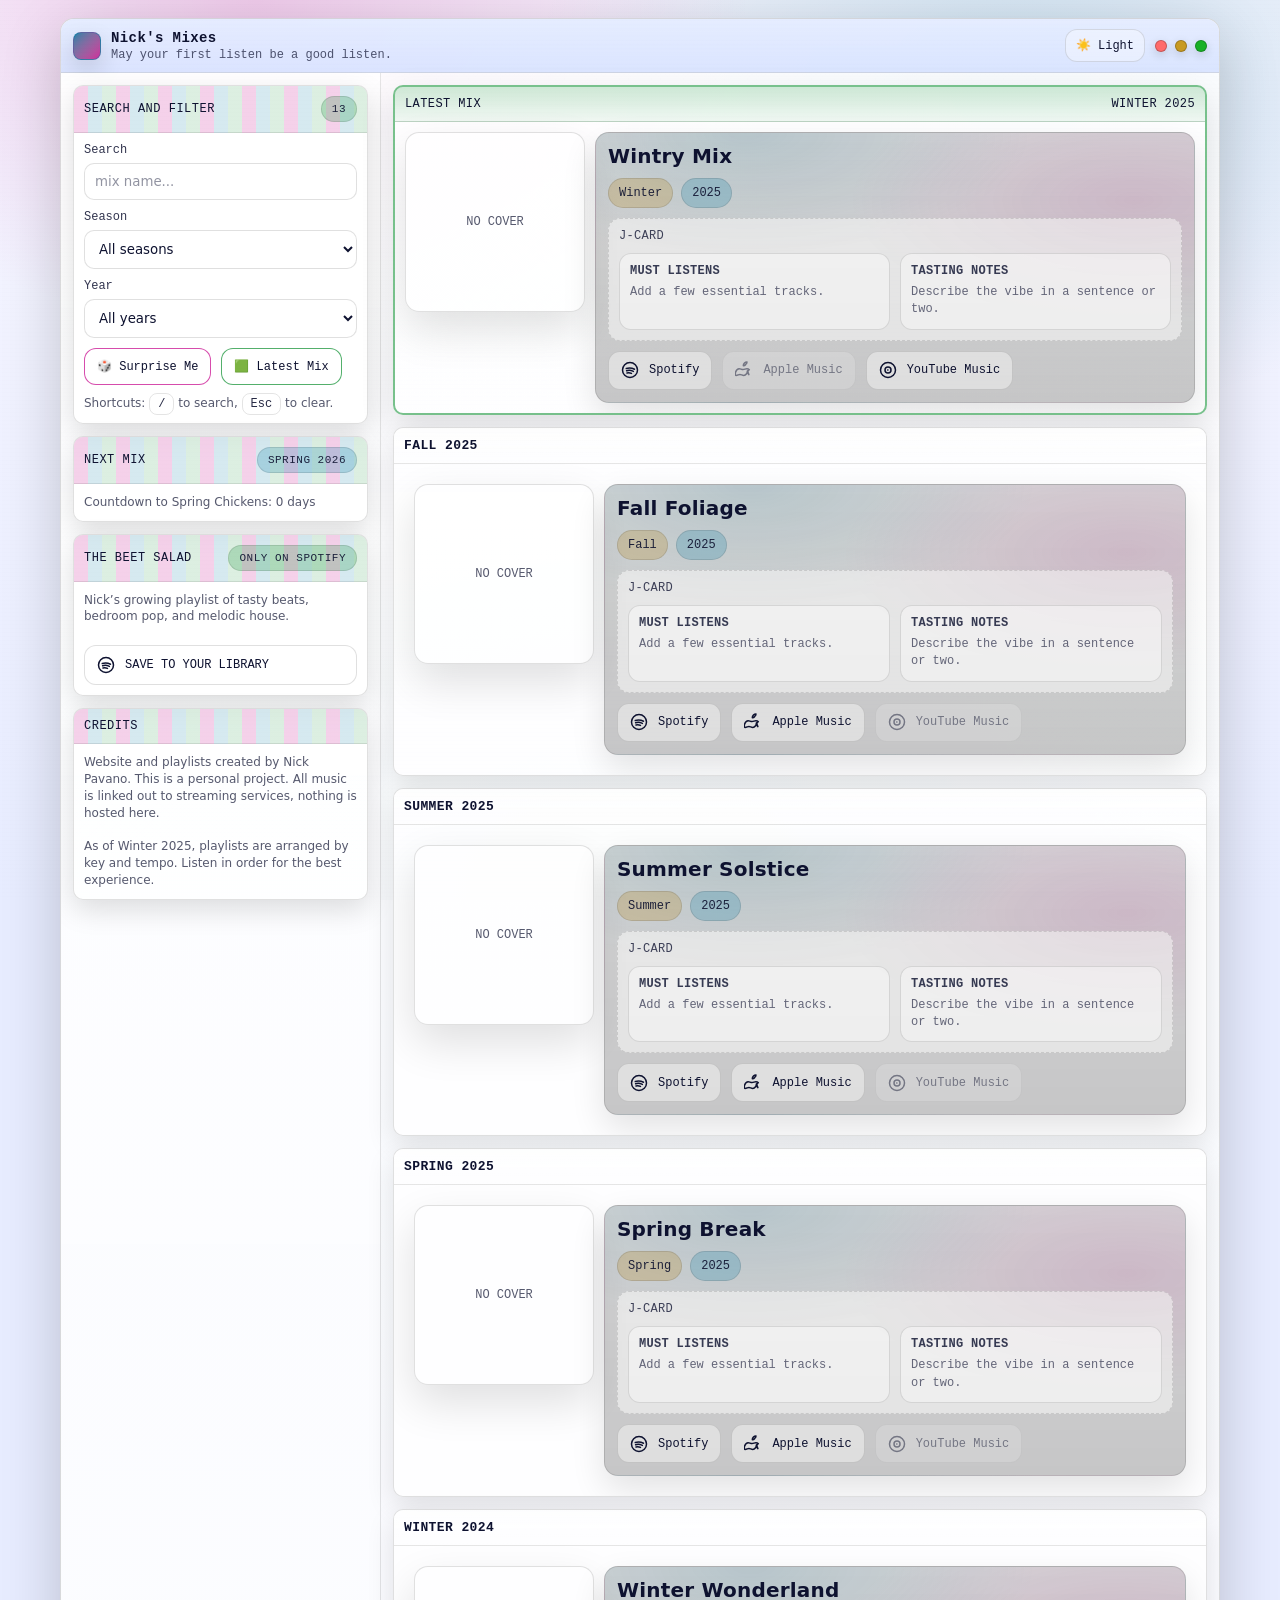
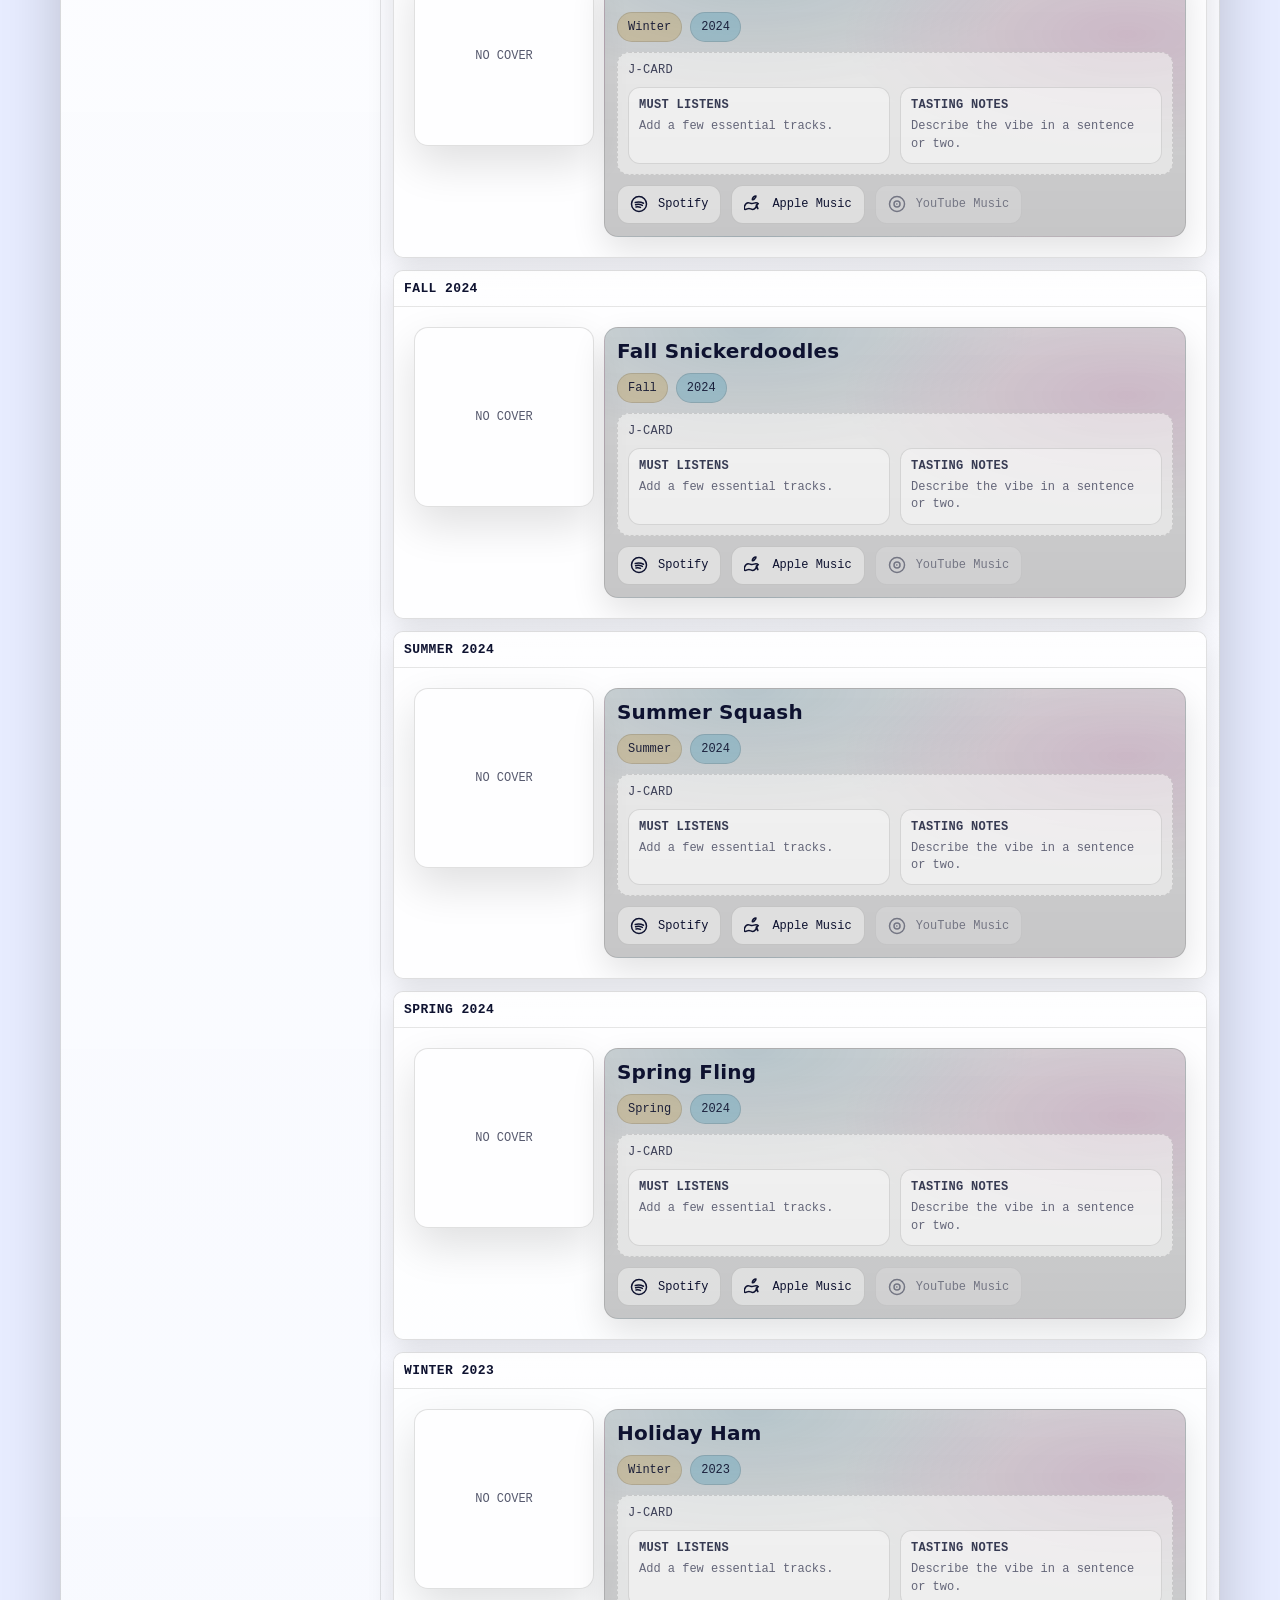
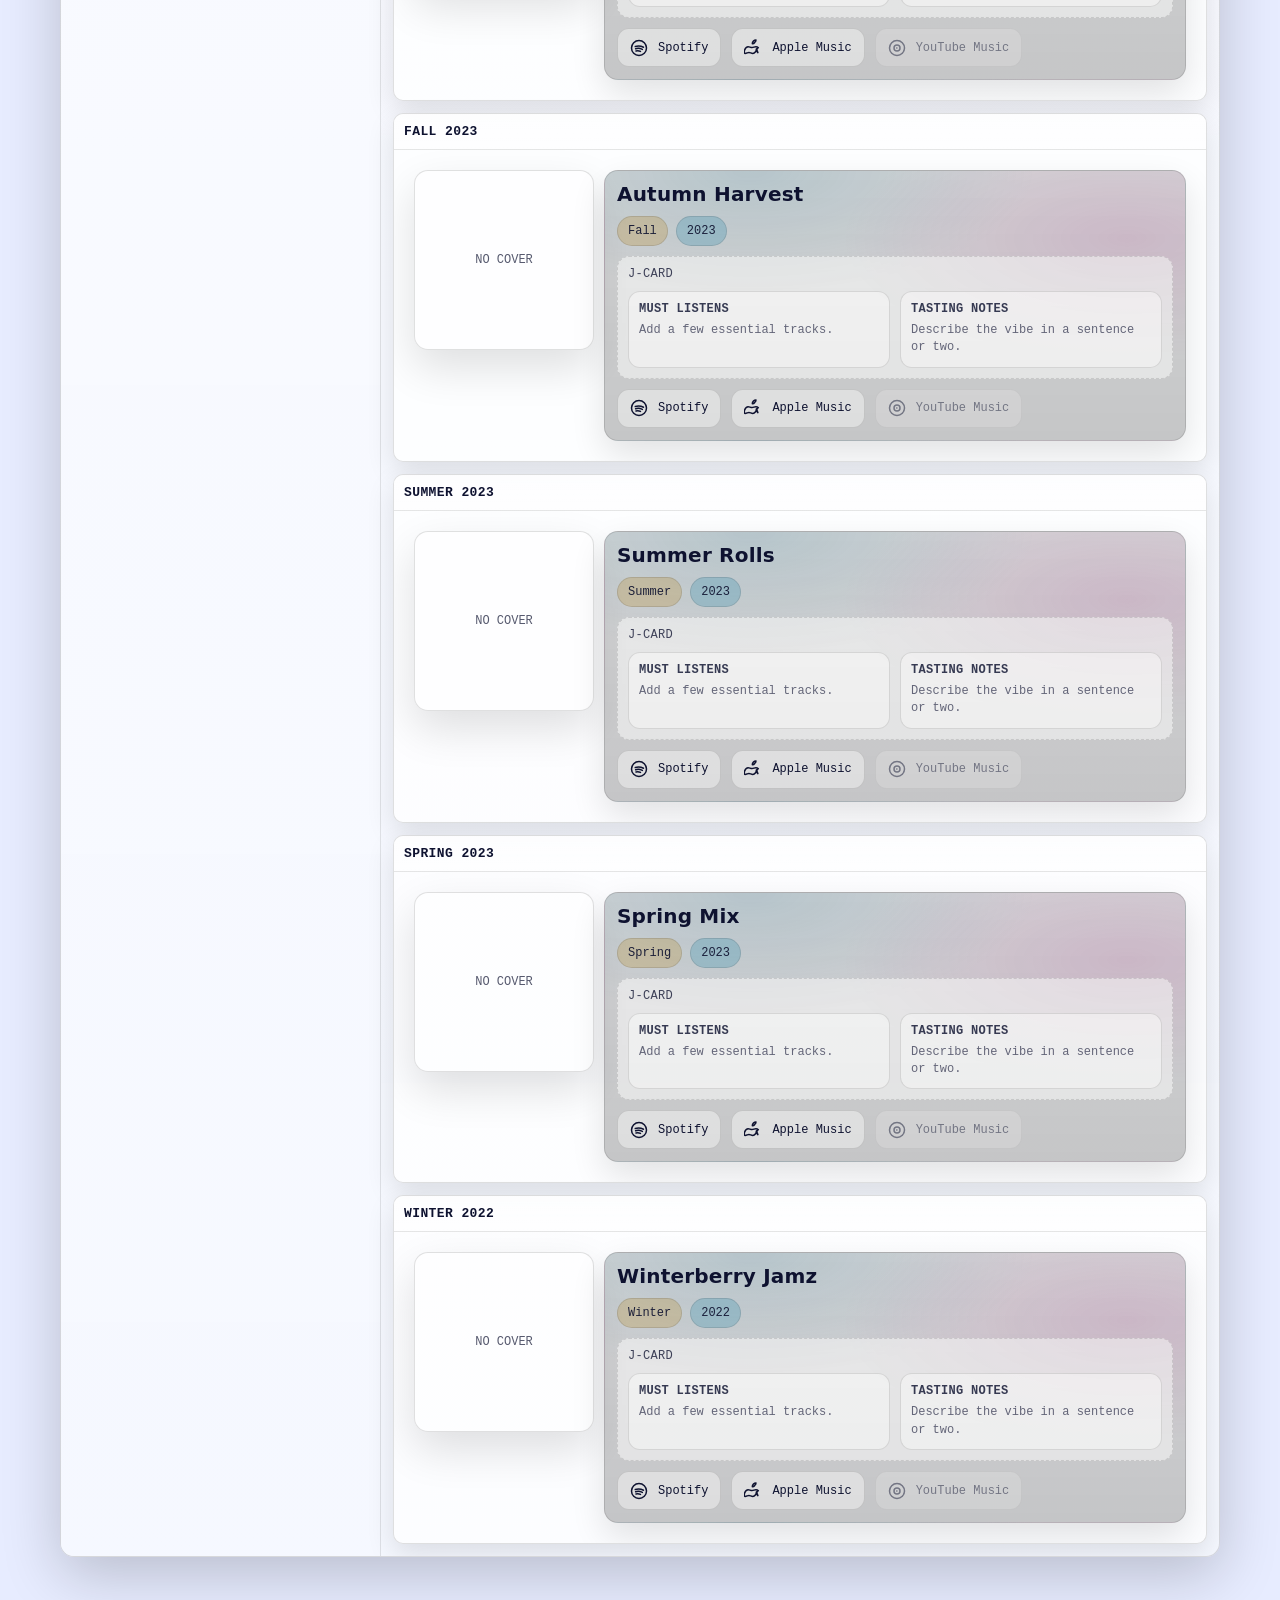
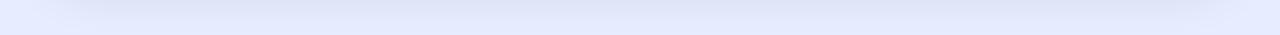
==== index.html @ d56e004d "updated index" ====
<!DOCTYPE html>
<html lang="en">
<head>
  <meta charset="UTF-8" />
  <meta name="viewport" content="width=device-width, initial-scale=1" />
  <title>Nick's Mixes</title>
  <meta name="description" content="A 90s file sharing inspired mixtape playlist library." />

  <style>
    :root{
      --mono: ui-monospace, SFMono-Regular, Menlo, Monaco, Consolas, "Liberation Mono", "Courier New", monospace;
      --sans: ui-sans-serif, system-ui, -apple-system, Segoe UI, Roboto, Arial, sans-serif;
    }

    :root[data-theme="dark"]{
      --bg0:#05050c;
      --bg1:#0b1030;
      --edge:rgba(255,255,255,0.16);
      --txt:#e9ecff;
      --mut:#b9c0ff;
      --hot:#ff4fd8;
      --cyan:#53e7ff;
      --lime:#39ff14;
      --gold:#ffe36e;
      --shadow:rgba(0,0,0,0.55);

      --winA: rgba(17,22,58,0.92);
      --winB: rgba(14,19,51,0.86);
      --sbA: rgba(14,19,51,0.92);
      --sbB: rgba(10,13,36,0.92);
      --barA: rgba(26,34,87,0.95);
      --barB: rgba(18,24,58,0.85);

      --panelBg: rgba(0,0,0,0.18);
      --inputBg: rgba(0,0,0,0.22);

      --scanOpacity: 0.12;
      --scanLine: rgba(255,255,255,0.10);

      --good: var(--lime);
      --teal: var(--cyan);

      --spotify:#1DB954;
      --coral:#ff7f6e;

      --appleHover:#FA3464;
      --youtubeHover:#A80303;
    }

    :root[data-theme="light"]{
      --bg0:#f7f6ff;
      --bg1:#e7ecff;
      --edge:rgba(0,0,0,0.14);
      --txt:#0e1230;
      --mut:#2b3470;
      --hot:#c7008a;
      --cyan:#007aa3;
      --lime:#0a8f2e;
      --gold:#b07a00;
      --shadow:rgba(0,0,0,0.20);

      --winA: rgba(255,255,255,0.86);
      --winB: rgba(248,250,255,0.84);
      --sbA: rgba(255,255,255,0.82);
      --sbB: rgba(245,248,255,0.86);
      --barA: rgba(227,235,255,0.92);
      --barB: rgba(214,225,255,0.88);

      --panelBg: rgba(255,255,255,0.72);
      --inputBg: rgba(255,255,255,0.80);

      --scanOpacity: 0.06;
      --scanLine: rgba(0,0,0,0.08);

      --good: var(--lime);
      --teal: var(--cyan);

      --spotify:#1DB954;
      --coral:#ff6f61;

      --appleHover:#FA3464;
      --youtubeHover:#A80303;
    }

    *{ box-sizing:border-box; }
    html,body{ height:100%; }

    body{
      margin:0;
      color:var(--txt);
      font-family:var(--sans);
      background-color: var(--bg1);
      background-image:
        radial-gradient(900px 600px at 20% 0%, color-mix(in srgb, var(--hot) 18%, transparent), transparent 55%),
        radial-gradient(900px 600px at 80% 10%, color-mix(in srgb, var(--cyan) 18%, transparent), transparent 55%),
        radial-gradient(900px 600px at 50% 100%, color-mix(in srgb, var(--lime) 14%, transparent), transparent 60%),
        linear-gradient(180deg, var(--bg0), var(--bg1));
      background-repeat:no-repeat;
      background-attachment: fixed;
      background-size: cover;
      overflow-x:hidden;
    }

    body::before{
      content:"";
      position:fixed;
      inset:0;
      pointer-events:none;
      opacity: var(--scanOpacity);
      background: repeating-linear-gradient(
        180deg,
        var(--scanLine) 0px,
        var(--scanLine) 1px,
        transparent 2px,
        transparent 4px
      );
      mix-blend-mode: overlay;
    }

    .wrap{
      width:min(1160px, 92vw);
      margin:0 auto;
      padding:18px 0 78px;
    }

    .window{
      border:1px solid var(--edge);
      border-radius:14px;
      background: linear-gradient(180deg, var(--winA), var(--winB));
      box-shadow: 0 18px 60px var(--shadow);
      overflow:hidden;
    }

    .titlebar{
      display:flex;
      align-items:center;
      justify-content:space-between;
      gap:12px;
      padding:10px 12px;
      background: linear-gradient(180deg, var(--barA), var(--barB));
      border-bottom:1px solid color-mix(in srgb, var(--edge) 70%, transparent);
    }

    .titleLeft{
      display:flex;
      align-items:center;
      gap:10px;
      min-width:0;
    }

    .appIcon{
      width:28px;
      height:28px;
      border-radius:8px;
      border:1px solid color-mix(in srgb, var(--cyan) 45%, transparent);
      background:
        linear-gradient(135deg, color-mix(in srgb, var(--cyan) 95%, white), color-mix(in srgb, var(--hot) 85%, white)),
        repeating-linear-gradient(45deg, rgba(0,0,0,0.18) 0 6px, rgba(255,255,255,0.22) 6px 12px);
      box-shadow: 0 10px 25px color-mix(in srgb, var(--shadow) 70%, transparent);
      flex:0 0 auto;
    }

    .appTitle{
      display:grid;
      gap:2px;
      min-width:0;
    }
    .appTitle h1{
      margin:0;
      font-size:14px;
      font-family:var(--mono);
      letter-spacing:0.4px;
      white-space:nowrap;
      overflow:hidden;
      text-overflow:ellipsis;
    }
    .appTitle p{
      margin:0;
      color: color-mix(in srgb, var(--txt) 70%, transparent);
      font-size:12px;
      font-family:var(--mono);
      white-space:nowrap;
      overflow:hidden;
      text-overflow:ellipsis;
    }

    .titleRight{
      display:flex;
      align-items:center;
      gap:10px;
      flex:0 0 auto;
    }

    .winBtns{ display:flex; gap:8px; flex:0 0 auto; }
    .dot{
      width:12px; height:12px;
      border-radius:999px;
      border:1px solid rgba(0,0,0,0.22);
      box-shadow: 0 3px 10px color-mix(in srgb, var(--shadow) 80%, transparent);
    }
    .dot.red{ background: #ff6b6b; }
    .dot.yellow{ background: color-mix(in srgb, var(--gold) 70%, #ffe36e); }
    .dot.green{ background: color-mix(in srgb, var(--lime) 70%, #39ff14); }

    .btn{
      border:1px solid color-mix(in srgb, var(--edge) 80%, transparent);
      background: color-mix(in srgb, var(--panelBg) 50%, transparent);
      color:var(--txt);
      padding:10px 12px;
      border-radius:12px;
      font-family:var(--mono);
      font-size:12px;
      cursor:pointer;
      text-decoration:none;
      display:inline-flex;
      gap:8px;
      align-items:center;
      user-select:none;
      white-space:nowrap;
    }
    .btn:hover{
      border-color: color-mix(in srgb, var(--hot) 55%, transparent);
      text-decoration:none;
    }
    .btn.small{ padding:8px 10px; border-radius:12px; font-size:12px; }

    .btn.goodOutline{
      border-color: color-mix(in srgb, var(--lime) 70%, transparent);
      background: color-mix(in srgb, var(--panelBg) 50%, transparent);
      box-shadow:none;
    }
    .btn.goodOutline:hover{ border-color: color-mix(in srgb, var(--lime) 90%, transparent); }

    .btn.purpleOutline{
      border-color: color-mix(in srgb, var(--hot) 70%, transparent);
      background: color-mix(in srgb, var(--panelBg) 50%, transparent);
      box-shadow:none;
    }
    .btn.purpleOutline:hover{ border-color: color-mix(in srgb, var(--hot) 90%, transparent); }

    .btn.tealOutline{ border-color: color-mix(in srgb, var(--teal) 70%, transparent); }
    .btn.tealOutline:hover{ border-color: color-mix(in srgb, var(--teal) 90%, transparent); }

    .content{
      display:grid;
      grid-template-columns: 320px 1fr;
      min-height: 72vh;
    }
    @media (max-width: 980px){ .content{ grid-template-columns: 1fr; } }

    .sidebar{
      border-right:1px solid color-mix(in srgb, var(--edge) 70%, transparent);
      background: linear-gradient(180deg, var(--sbA), var(--sbB));
      padding:12px;
      display:grid;
      gap:12px;
      align-content:start;
    }

    .panel{
      border:1px solid color-mix(in srgb, var(--edge) 85%, transparent);
      border-radius:10px;
      background: var(--panelBg);
      box-shadow: 0 10px 28px color-mix(in srgb, var(--shadow) 65%, transparent);
      overflow:hidden;
    }
    .panelHd{
      padding:10px 10px;
      border-bottom:1px solid color-mix(in srgb, var(--edge) 70%, transparent);
      background:
        repeating-linear-gradient(90deg,
          color-mix(in srgb, var(--hot) 18%, transparent) 0 14px,
          color-mix(in srgb, var(--cyan) 16%, transparent) 14px 28px,
          color-mix(in srgb, var(--lime) 14%, transparent) 28px 42px
        );
      font-family:var(--mono);
      font-size:12px;
      letter-spacing:0.5px;
      text-transform:uppercase;
      display:flex;
      justify-content:space-between;
      gap:10px;
      align-items:center;
    }
    .panelBd{ padding:10px; display:grid; gap:10px; }

    .chip{
      font-family:var(--mono);
      font-size:11px;
      color: color-mix(in srgb, var(--txt) 92%, transparent);
      border-radius:999px;
      padding:6px 10px;
      border:1px solid color-mix(in srgb, var(--edge) 75%, transparent);
      background: color-mix(in srgb, var(--gold) 22%, transparent);
      white-space:nowrap;
    }
    .chip.green{ background: color-mix(in srgb, var(--lime) 22%, transparent); }
    .chip.cyan{ background: color-mix(in srgb, var(--cyan) 22%, transparent); }

    .field{ display:grid; gap:6px; }
    label{
      font-size:12px;
      font-family:var(--mono);
      color: color-mix(in srgb, var(--txt) 85%, transparent);
    }
    input, select{
      width:100%;
      padding:10px 10px;
      border-radius:10px;
      border:1px solid color-mix(in srgb, var(--edge) 85%, transparent);
      background: var(--inputBg);
      color:var(--txt);
      outline:none;
      font-family:var(--sans);
    }
    input::placeholder{ color: color-mix(in srgb, var(--txt) 45%, transparent); }

    .hint{
      font-size:12px;
      color: color-mix(in srgb, var(--txt) 70%, transparent);
      line-height:1.4;
      margin:0;
    }

    .kbd{
      font-family:var(--mono);
      font-size:12px;
      padding:3px 8px;
      border:1px solid color-mix(in srgb, var(--edge) 75%, transparent);
      border-radius:8px;
      background: color-mix(in srgb, var(--panelBg) 55%, transparent);
      color: color-mix(in srgb, var(--txt) 90%, transparent);
      white-space:nowrap;
    }

    .main{ padding:12px; display:grid; gap:12px; align-content:start; }
    .sections{ display:grid; gap:12px; }

    .section{
      border:1px solid color-mix(in srgb, var(--edge) 85%, transparent);
      border-radius:10px;
      background: var(--panelBg);
      box-shadow: 0 10px 28px color-mix(in srgb, var(--shadow) 55%, transparent);
      overflow:hidden;
    }

    .sectionHd{
      padding:10px 10px;
      border-bottom:1px solid color-mix(in srgb, var(--edge) 70%, transparent);
      background: linear-gradient(180deg,
        color-mix(in srgb, var(--panelBg) 85%, transparent),
        color-mix(in srgb, var(--panelBg) 55%, transparent)
      );
      display:flex;
      flex-wrap:wrap;
      gap:10px;
      align-items:center;
      justify-content:space-between;
    }
    .sectionHd h2{
      margin:0;
      font-family:var(--mono);
      letter-spacing:0.4px;
      font-size:13px;
      text-transform:uppercase;
    }

    .cards{ padding:10px; display:grid; grid-template-columns: 1fr; gap:10px; }

    .latestWrap{
      border:2px solid color-mix(in srgb, var(--lime) 55%, transparent);
      border-radius:10px;
      background: var(--panelBg);
      box-shadow: 0 12px 34px color-mix(in srgb, var(--shadow) 60%, transparent);
      overflow:hidden;
    }
    .latestHd{
      padding:10px 10px;
      border-bottom:1px solid color-mix(in srgb, var(--edge) 70%, transparent);
      background: linear-gradient(180deg,
        color-mix(in srgb, var(--lime) 20%, transparent),
        color-mix(in srgb, var(--lime) 6%, transparent)
      );
      display:flex;
      flex-wrap:wrap;
      gap:10px;
      align-items:center;
      justify-content:space-between;
      font-family:var(--mono);
      text-transform:uppercase;
      letter-spacing:0.4px;
      font-size:12px;
    }

    .featureRow{
      padding:10px;
      display:grid;
      gap:10px;
      grid-template-columns: 180px 1fr;
      align-items:start;
      border-radius:14px;
    }
    @media (max-width: 780px){ .featureRow{ grid-template-columns: 1fr; } }

    .featureRow.found{
      outline: 2px solid color-mix(in srgb, var(--hot) 55%, transparent);
      box-shadow:
        0 18px 70px color-mix(in srgb, var(--hot) 22%, transparent),
        0 18px 70px color-mix(in srgb, var(--cyan) 18%, transparent);
      animation: foundPulse 0.925s ease-in-out 0s 2;
    }
    @keyframes foundPulse{
      0%{ transform: translateY(0) scale(1); }
      25%{ transform: translateY(-6px) scale(1.012); }
      50%{ transform: translateY(0) scale(1); }
      75%{ transform: translateY(-3px) scale(1.006); }
      100%{ transform: translateY(0) scale(1); }
    }

    .featureArt{
      width:180px;
      height:180px;
      border-radius: 14px;
      border:1px solid color-mix(in srgb, var(--edge) 85%, transparent);
      background: color-mix(in srgb, var(--panelBg) 65%, transparent);
      overflow:hidden;
      position:relative;
      box-shadow: 0 18px 44px color-mix(in srgb, var(--shadow) 60%, transparent);
      display:grid;
      place-items:center;
    }
    @media (max-width: 780px){
      .featureArt{ width:100%; height:auto; aspect-ratio: 1 / 1; }
    }
    .featureArt img{
      width:100%;
      height:100%;
      object-fit:contain;
      display:block;
      background: color-mix(in srgb, var(--panelBg) 65%, transparent);
      filter: contrast(1.06) saturate(1.10);
    }

    .featureBody{
      border-radius:14px;
      border:1px solid color-mix(in srgb, var(--edge) 85%, transparent);
      background:
        linear-gradient(180deg, rgba(0,0,0,0.16), rgba(0,0,0,0.22)),
        radial-gradient(520px 220px at 25% 0%, color-mix(in srgb, var(--cyan) 14%, transparent), transparent 55%),
        radial-gradient(520px 220px at 90% 25%, color-mix(in srgb, var(--hot) 12%, transparent), transparent 55%);
      padding:12px;
      box-shadow: 0 14px 34px color-mix(in srgb, var(--shadow) 55%, transparent);
      display:flex;
      flex-direction:column;
      gap:10px;
      position:relative;
      overflow:hidden;
      min-width:0;
    }

    .mixTitle{
      position:relative;
      margin:0;
      font-size:20px;
      letter-spacing:0.2px;
      line-height:1.15;
      word-break: break-word;
    }

    .mixBadges{
      position:relative;
      display:flex;
      gap:8px;
      flex-wrap:wrap;
      align-items:center;
    }

    .pill{
      font-family:var(--mono);
      font-size:12px;
      color: color-mix(in srgb, var(--txt) 92%, transparent);
      padding:7px 10px;
      border-radius:999px;
      border:1px solid color-mix(in srgb, var(--edge) 75%, transparent);
      white-space:nowrap;
      background: color-mix(in srgb, var(--panelBg) 65%, transparent);
    }
    .pill.season{ background: color-mix(in srgb, var(--gold) 22%, transparent); }
    .pill.year{ background: color-mix(in srgb, var(--cyan) 22%, transparent); }

    .links{
      position:relative;
      display:flex;
      gap:10px;
      flex-wrap:wrap;
      align-items:center;
      margin-top:auto;
    }

    .iconLink{
      height:39px;
      padding:0 12px;
      border-radius:12px;
      border:1px solid color-mix(in srgb, var(--edge) 85%, transparent);
      background: color-mix(in srgb, var(--panelBg) 55%, transparent);
      display:inline-flex;
      align-items:center;
      gap:10px;
      cursor:pointer;
      text-decoration:none;
      color: var(--txt);
      flex:0 0 auto;
      font-family: var(--mono);
      font-size:12px;
      line-height:1;
    }
    .iconLink:hover{ text-decoration:none; }
    .iconLink.spotify:hover{ border-color: color-mix(in srgb, var(--spotify) 75%, transparent); }
    .iconLink.apple:hover{ border-color: color-mix(in srgb, var(--appleHover) 80%, transparent); }
    .iconLink.youtube:hover{ border-color: color-mix(in srgb, var(--youtubeHover) 95%, transparent); }

    .iconLink.disabled{ opacity:0.45; cursor:default; pointer-events:none; }

    .beetBtn{
      width:auto;
      height:auto;
      padding:10px 12px;
      border-radius:12px;
      display:inline-flex;
      gap:10px;
      align-items:center;
      font-family:var(--mono);
      font-size:12px;
      border:1px solid color-mix(in srgb, var(--edge) 85%, transparent);
      background: color-mix(in srgb, var(--panelBg) 55%, transparent);
      color: var(--txt);
      text-decoration:none;
    }
    .beetBtn:hover{ text-decoration:none; border-color: color-mix(in srgb, var(--spotify) 75%, transparent); }
    #beetSaladBtn, #beetSaladBtn:hover, #beetSaladBtn:focus, #beetSaladBtn:active{ text-decoration:none !important; }

    .liner{
      position:relative;
      border:1px dashed color-mix(in srgb, var(--edge) 85%, transparent);
      border-radius:12px;
      background: color-mix(in srgb, var(--panelBg) 65%, transparent);
      overflow:hidden;
      padding:10px;
      display:grid;
      gap:10px;
      min-width:0;
    }
    .linerTitle{
      font-family:var(--mono);
      font-size:12px;
      letter-spacing:0.3px;
      text-transform:uppercase;
      color: color-mix(in srgb, var(--txt) 78%, transparent);
      margin:0;
    }
    .linerGrid{
      display:grid;
      grid-template-columns: 1fr 1fr;
      gap:10px;
    }
    @media (max-width: 780px){ .linerGrid{ grid-template-columns: 1fr; } }
    .jbox{
      border:1px solid color-mix(in srgb, var(--edge) 80%, transparent);
      border-radius:12px;
      background: color-mix(in srgb, var(--panelBg) 55%, transparent);
      padding:10px;
      min-width:0;
    }
    .jbox h4{
      margin:0 0 6px;
      font-family:var(--mono);
      font-size:12px;
      letter-spacing:0.3px;
      text-transform:uppercase;
      color: color-mix(in srgb, var(--txt) 82%, transparent);
    }
    .jbox p{
      margin:0;
      line-height:1.45;
      font-family:var(--mono);
      font-size:12px;
      color: color-mix(in srgb, var(--txt) 62%, transparent);
      word-break: break-word;
    }

    #creditsText{ white-space: pre-line; }

    .toast{
      position:fixed;
      left:50%;
      bottom:18px;
      transform:translateX(-50%);
      background: color-mix(in srgb, var(--txt) 12%, transparent);
      border:1px solid color-mix(in srgb, var(--edge) 85%, transparent);
      color: var(--txt);
      padding:10px 12px;
      border-radius:12px;
      box-shadow: 0 16px 40px color-mix(in srgb, var(--shadow) 70%, transparent);
      font-family:var(--mono);
      font-size:12px;
      display:none;
      z-index:200;
      max-width:min(92vw, 720px);
      backdrop-filter: blur(6px);
    }

    .toTop{
      position:fixed;
      right:16px;
      bottom:16px;
      z-index:250;
      opacity:0;
      pointer-events:none;
      transform: translateY(8px);
      transition: opacity 160ms ease, transform 160ms ease;
    }
    .toTop.show{
      opacity:1;
      pointer-events:auto;
      transform: translateY(0);
    }

    .srOnly{
      position:absolute;
      width:1px;
      height:1px;
      padding:0;
      margin:-1px;
      overflow:hidden;
      clip: rect(0,0,0,0);
      white-space:nowrap;
      border:0;
    }
  </style>
</head>

<body>
  <div class="wrap">
    <div class="window">
      <div class="titlebar">
        <div class="titleLeft">
          <div class="appIcon" aria-hidden="true"></div>
          <div class="appTitle">
            <h1>Nick's Mixes</h1>
            <p>May your first listen be a good listen.</p>
          </div>
        </div>

        <div class="titleRight">
          <button class="btn small" id="themeToggle" type="button" aria-label="Toggle light or dark mode">🌙 Dark</button>

          <div class="winBtns" aria-hidden="true">
            <div class="dot red"></div>
            <div class="dot yellow"></div>
            <div class="dot green"></div>
          </div>
        </div>
      </div>

      <div class="content">
        <aside class="sidebar">
          <div class="panel">
            <div class="panelHd">
              <span>Search and Filter</span>
              <span id="countChip" class="chip green">0</span>
            </div>
            <div class="panelBd">
              <div class="field">
                <label for="q">Search</label>
                <input id="q" type="text" placeholder="mix name..." autocomplete="off" />
              </div>

              <div class="field">
                <label for="seasonFilter">Season</label>
                <select id="seasonFilter">
                  <option value="">All seasons</option>
                  <option>Winter</option>
                  <option>Spring</option>
                  <option>Summer</option>
                  <option>Fall</option>
                </select>
              </div>

              <div class="field">
                <label for="yearFilter">Year</label>
                <select id="yearFilter">
                  <option value="">All years</option>
                </select>
              </div>

              <div style="display:flex; gap:10px; flex-wrap:wrap">
                <button class="btn purpleOutline" id="surpriseBtn" type="button">🎲 Surprise Me</button>
                <button class="btn goodOutline" id="latestBtn" type="button">🟩 Latest Mix</button>
              </div>

              <p class="hint">
                Shortcuts: <span class="kbd">/</span> to search, <span class="kbd">Esc</span> to clear.
              </p>
            </div>
          </div>

          <div class="panel">
            <div class="panelHd">
              <span>Next Mix</span>
              <span class="chip cyan" id="nextUpChip">Spring 2026</span>
            </div>
            <div class="panelBd">
              <p class="hint" id="nextUpLine" style="margin:0"></p>
            </div>
          </div>

          <div class="panel">
            <div class="panelHd">
              <span>THE BEET SALAD</span>
              <span class="chip green">ONLY ON SPOTIFY</span>
            </div>
            <div class="panelBd">
              <p class="hint" style="margin:0 0 10px">
                Nick’s growing playlist of tasty beats, bedroom pop, and melodic house.
              </p>

              <a class="beetBtn spotify" id="beetSaladBtn"
                 href="https://open.spotify.com/playlist/4doEPH3QX1inqS7PEYu5bU?si=54f69c99c8774a13&pt=ac316f5c71cd8c7129780a03fc609ce0"
                 target="_blank" rel="noopener" title="Spotify">
                <span class="srOnly">Spotify</span>
                <svg width="18" height="18" viewBox="0 0 24 24" aria-hidden="true">
                  <circle cx="12" cy="12" r="10" fill="none" stroke="currentColor" stroke-width="2"></circle>
                  <path d="M7 10c4-1 8-.5 11 1" fill="none" stroke="currentColor" stroke-width="2" stroke-linecap="round"></path>
                  <path d="M7.5 13c3-1 6-.6 9 .8" fill="none" stroke="currentColor" stroke-width="2" stroke-linecap="round"></path>
                  <path d="M8 16c2-.6 4-.4 6 .5" fill="none" stroke="currentColor" stroke-width="2" stroke-linecap="round"></path>
                </svg>
                <span>SAVE TO YOUR LIBRARY</span>
              </a>
            </div>
          </div>

          <div class="panel">
            <div class="panelHd">
              <span>Credits</span>
              <span></span>
            </div>
            <div class="panelBd">
              <p class="hint" id="creditsText" style="margin:0"></p>
            </div>
          </div>
        </aside>

        <main class="main">
          <div id="latest"></div>
          <div class="sections" id="sections"></div>
        </main>
      </div>
    </div>
  </div>

  <div class="toast" id="toast" role="status" aria-live="polite"></div>

  <div class="toTop" id="toTopWrap">
    <button class="btn tealOutline" id="toTopBtn" type="button" aria-label="Back to top">⬆️ Back to top</button>
  </div>

  <script>
    (function(){
      "use strict";

      const $ = (sel, root = document) => root.querySelector(sel);

      function safeText(s){ return String(s ?? "").trim(); }
      function normalize(s){ return safeText(s).toLowerCase(); }

      function escapeHtml(s){
        return String(s)
          .replaceAll("&","&amp;")
          .replaceAll("<","&lt;")
          .replaceAll(">","&gt;")
          .replaceAll('"',"&quot;")
          .replaceAll("'","&#039;");
      }

      function escapeAttr(s){
        return String(s).replaceAll('"', "&quot;");
      }

      function toast(msg){
        const el = $("#toast");
        el.textContent = msg;
        el.style.display = "block";
        clearTimeout(toast._t);
        toast._t = setTimeout(() => { el.style.display = "none"; }, 1600);
      }

      const THEME_KEY = "mixtape_theme";
      function applyTheme(theme){
        const t = theme === "light" ? "light" : "dark";
        document.documentElement.setAttribute("data-theme", t);
        localStorage.setItem(THEME_KEY, t);
        $("#themeToggle").textContent = t === "light" ? "☀️ Light" : "🌙 Dark";
      }
      function initTheme(){
        const saved = localStorage.getItem(THEME_KEY);
        if(saved === "light" || saved === "dark"){
          applyTheme(saved);
          return;
        }
        const prefersLight = window.matchMedia && window.matchMedia("(prefers-color-scheme: light)").matches;
        applyTheme(prefersLight ? "light" : "dark");
      }

      const creditsCopy =
        "Website and playlists created by Nick Pavano. This is a personal project. All music is linked out to streaming services, nothing is hosted here.\n\n" +
        "As of Winter 2025, playlists are arranged by key and tempo. Listen in order for the best experience.";

      function daysUntil(targetDate){
        const now = new Date();
        const target = new Date(targetDate);
        const ms = target.getTime() - now.getTime();
        const days = Math.ceil(ms / (1000 * 60 * 60 * 24));
        return Math.max(0, days);
      }

      function updateNextMixCountdown(){
        const days = daysUntil("2026-03-21T00:00:00");
        $("#nextUpLine").textContent = "Countdown to Spring Chickens: " + days + " days";
      }

      const library = [
        { title:"Wintry Mix", year:2025, season:"Winter", spotify:"https://open.spotify.com/playlist/00GSrKLaswLCJwALhaGrdT?si=0932d3a1445d4db6", apple:"", youtube:"http://www.youtube.com", notesMustListens:"", notesSounds:"" },
        { title:"Fall Foliage", year:2025, season:"Fall", spotify:"https://open.spotify.com/playlist/1xtXrdiZi9GoCUjoZYPY2d?si=9bea6c5fbc4c4c59", apple:"https://music.apple.com/us/playlist/nicks-fall-foliage-2025/pl.u-aeNZh0MEDg", youtube:"", notesMustListens:"", notesSounds:"" },
        { title:"Summer Solstice", year:2025, season:"Summer", spotify:"https://open.spotify.com/playlist/3BkuFGqCZJyLOxnnY5YWRb?si=86b1eaf4ccae41c8", apple:"https://music.apple.com/us/playlist/nicks-summer-solstice-2025/pl.u-mJm8s75ZEK", youtube:"", notesMustListens:"", notesSounds:"" },
        { title:"Spring Break", year:2025, season:"Spring", spotify:"https://open.spotify.com/playlist/0FcGeB2aVgjhz4L2loLl2H?si=05eb054ceabe43ce", apple:"https://music.apple.com/us/playlist/nicks-spring-break-2025/pl.u-Ddg3TZVrEA", youtube:"", notesMustListens:"", notesSounds:"" },
        { title:"Winter Wonderland", year:2024, season:"Winter", spotify:"https://open.spotify.com/playlist/17SEObfwY3t1lV4qiKiyHJ?si=af702f0eed994097", apple:"https://music.apple.com/us/playlist/nicks-winter-wonderland-2024/pl.u-V9apI5pYV0", youtube:"", notesMustListens:"", notesSounds:"" },
        { title:"Fall Snickerdoodles", year:2024, season:"Fall", spotify:"https://open.spotify.com/playlist/3ovyYk3AwSz6wnN779Byim?si=f90df98997434245", apple:"https://open.spotify.com/playlist/3ovyYk3AwSz6wnN779Byim?si=f90df98997434245", youtube:"", notesMustListens:"", notesSounds:"" },
        { title:"Summer Squash", year:2024, season:"Summer", spotify:"https://open.spotify.com/playlist/67cwvZSimySJnxt2NiRkTn?si=cc13d7f0587a412b", apple:"https://open.spotify.com/playlist/67cwvZSimySJnxt2NiRkTn?si=cc13d7f0587a412b", youtube:"", notesMustListens:"", notesSounds:"" },
        { title:"Spring Fling", year:2024, season:"Spring", spotify:"https://open.spotify.com/playlist/4KrFHgeIcFPmqM0OKzsRIk?si=5883b09a958e4950", apple:"https://music.apple.com/us/playlist/nicks-spring-fling-2024/pl.u-9NVdTqENGD", youtube:"", notesMustListens:"", notesSounds:"" },
        { title:"Holiday Ham", year:2023, season:"Winter", spotify:"https://open.spotify.com/playlist/4hfZspSBh2lBa486nM6JYB?si=f20dc50a294b46f1", apple:"https://music.apple.com/us/playlist/nicks-holiday-ham-2023/pl.u-38qyspDy61", youtube:"", notesMustListens:"", notesSounds:"" },
        { title:"Autumn Harvest", year:2023, season:"Fall", spotify:"https://open.spotify.com/playlist/7IVBY0ZgzxTFIQwTNrCUNq?si=83261c9f3c6d4740", apple:"https://open.spotify.com/playlist/7IVBY0ZgzxTFIQwTNrCUNq?si=83261c9f3c6d4740", youtube:"", notesMustListens:"", notesSounds:"" },
        { title:"Summer Rolls", year:2023, season:"Summer", spotify:"https://open.spotify.com/playlist/2OeaDDad8YiqoylkHiAfVt?si=f5a7388c787e4adb", apple:"https://music.apple.com/us/playlist/nicks-summer-rolls-2023/pl.u-V9X9s5pYV0", youtube:"", notesMustListens:"", notesSounds:"" },
        { title:"Spring Mix", year:2023, season:"Spring", spotify:"https://open.spotify.com/playlist/1PMFU11eR8QyPJm9jiPRTP?si=67d2cffc54b94ac0", apple:"https://open.spotify.com/playlist/1PMFU11eR8QyPJm9jiPRTP?si=67d2cffc54b94ac0", youtube:"", notesMustListens:"", notesSounds:"" },
        { title:"Winterberry Jamz", year:2022, season:"Winter", spotify:"https://open.spotify.com/playlist/00RmlWaUoNBf2f0t8hjYmD?si=19368f6077434af5", apple:"https://music.apple.com/us/playlist/nicks-winterberry-jamz-2022/pl.u-76Myt0X3Lm", youtube:"", notesMustListens:"", notesSounds:"" }
      ];

      const coverCache = new Map();

      async function fetchSpotifyCover(spotifyUrl){
        const url = safeText(spotifyUrl);
        if(!url) return "";
        if(coverCache.has(url)) return coverCache.get(url);

        const oembed = "https://open.spotify.com/oembed?url=" + encodeURIComponent(url);
        try{
          const res = await fetch(oembed, { method: "GET" });
          if(!res.ok) throw new Error("oEmbed fetch failed");
          const data = await res.json();
          const thumb = safeText(data.thumbnail_url);
          coverCache.set(url, thumb);
          return thumb;
        }catch{
          coverCache.set(url, "");
          return "";
        }
      }

      function uniqueYears(items){
        return Array.from(new Set(items.map(x => x.year))).sort((a,b) => b - a);
      }

      function getFilters(){
        const q = normalize($("#q").value);
        const season = safeText($("#seasonFilter").value);
        const yearRaw = safeText($("#yearFilter").value);
        const year = yearRaw ? parseInt(yearRaw, 10) : null;
        return { q, season, year };
      }

      function itemMatchesFilters(it, filters){
        if(filters.season && it.season !== filters.season) return false;
        if(filters.year && it.year !== filters.year) return false;
        if(filters.q){
          const blob = (it.title + " " + it.year + " " + it.season).toLowerCase();
          if(!blob.includes(filters.q)) return false;
        }
        return true;
      }

      function filterItems(items){
        const filters = getFilters();
        return items.filter(it => itemMatchesFilters(it, filters));
      }

      function isFilteringActive(){
        const f = getFilters();
        return Boolean(f.q || f.season || f.year);
      }

      function clearFilters(){
        $("#q").value = "";
        $("#seasonFilter").value = "";
        $("#yearFilter").value = "";
      }

      function slugify(s){
        return normalize(s)
          .replace(/[^a-z0-9]+/g, "_")
          .replace(/(^_|_$)/g, "")
          .slice(0, 70) || "mix";
      }

      function anchorFor(it){
        return "mix_" + slugify(it.season) + "_" + it.year + "_" + slugify(it.title);
      }

      /* NEW: groups are created in the exact order they appear in listForMain */
      function groupSeasonThenYearInEncounterOrder(itemsInDesiredOrder){
        const groups = [];
        const idx = new Map();

        for(const it of itemsInDesiredOrder){
          const key = it.season + "|" + it.year;
          if(!idx.has(key)){
            idx.set(key, groups.length);
            groups.push({ season: it.season, year: it.year, items: [] });
          }
          groups[idx.get(key)].items.push(it);
        }

        return groups;
      }

      function platformSvg(kind){
        if(kind === "spotify"){
          return `
            <svg width="18" height="18" viewBox="0 0 24 24" aria-hidden="true">
              <circle cx="12" cy="12" r="10" fill="none" stroke="currentColor" stroke-width="2"></circle>
              <path d="M7 10c4-1 8-.5 11 1" fill="none" stroke="currentColor" stroke-width="2" stroke-linecap="round"></path>
              <path d="M7.5 13c3-1 6-.6 9 .8" fill="none" stroke="currentColor" stroke-width="2" stroke-linecap="round"></path>
              <path d="M8 16c2-.6 4-.4 6 .5" fill="none" stroke="currentColor" stroke-width="2" stroke-linecap="round"></path>
            </svg>`;
        }
        if(kind === "apple"){
          return `
            <svg width="18" height="18" viewBox="0 0 24 24" aria-hidden="true">
              <path d="M16.5 13.2c0 3-2.2 6-4.7 6-2.2 0-3.5-1.2-5.2-1.2-1.7 0-3 1.2-5.2 1.2C-1 19.2 1 10.2 5.5 10.2c1.8 0 3.2 1.2 5.2 1.2 2 0 3.1-1.2 5.2-1.2 1.1 0 2.4.5 3.2 1.4-2.7 1.6-2.6 5.2-.6 6.6z"
                fill="none" stroke="currentColor" stroke-width="2" stroke-linejoin="round"></path>
              <path d="M14.3 4.6c-.8 1.1-2 1.9-3.2 1.8-.1-1.4.7-2.7 1.5-3.6.8-.9 2.2-1.6 3.4-1.6.1 1.2-.3 2.4-1.7 3.4z"
                fill="none" stroke="currentColor" stroke-width="2" stroke-linejoin="round"></path>
            </svg>`;
        }
        return `
          <svg width="18" height="18" viewBox="0 0 24 24" aria-hidden="true">
            <circle cx="12" cy="12" r="10" fill="none" stroke="currentColor" stroke-width="2"></circle>
            <circle cx="12" cy="12" r="4" fill="none" stroke="currentColor" stroke-width="2"></circle>
            <path d="M11 10.6v2.8l2.6-1.4-2.6-1.4z" fill="currentColor"></path>
          </svg>`;
      }

      function linkOrDisabled(url, title, svg, cls, labelText){
        const u = safeText(url);
        const className = "iconLink " + (cls || "");
        const label = escapeHtml(labelText || title);

        if(u){
          return `<a class="${className}" href="${escapeAttr(u)}" target="_blank" rel="noopener" title="${escapeAttr(title)}">
            <span class="srOnly">${escapeHtml(title)}</span>
            ${svg}
            <span>${label}</span>
          </a>`;
        }

        return `<span class="${className} disabled" title="Coming soon">
          ${svg}
          <span>${label}</span>
        </span>`;
      }

      function linerNotesAlways(it){
        const must = safeText(it.notesMustListens) || "Add a few essential tracks.";
        const tasting = safeText(it.notesSounds) || "Describe the vibe in a sentence or two.";

        return `
          <div class="liner">
            <p class="linerTitle">J-CARD</p>
            <div class="linerGrid">
              <div class="jbox">
                <h4>Must listens</h4>
                <p>${escapeHtml(must)}</p>
              </div>
              <div class="jbox">
                <h4>TASTING NOTES</h4>
                <p>${escapeHtml(tasting)}</p>
              </div>
            </div>
          </div>
        `;
      }

      function renderFeaturedMix(it){
        const img = safeText(it.imageUrl || "");
        const artHtml = img
          ? `<img src="${escapeAttr(img)}" alt="${escapeHtml(it.title)} cover art" loading="lazy" />`
          : `<div style="font-family:var(--mono); font-size:12px; color:color-mix(in srgb, var(--txt) 70%, transparent)">NO COVER</div>`;

        return `
          <div class="featureRow" id="${escapeHtml(anchorFor(it))}">
            <div class="featureArt">${artHtml}</div>
            <div class="featureBody">
              <h3 class="mixTitle">${escapeHtml(it.title)}</h3>
              <div class="mixBadges">
                <span class="pill season">${escapeHtml(it.season)}</span>
                <span class="pill year">${escapeHtml(String(it.year))}</span>
              </div>

              ${linerNotesAlways(it)}

              <div class="links">
                ${linkOrDisabled(it.spotify, "Spotify", platformSvg("spotify"), "spotify", "Spotify")}
                ${linkOrDisabled(it.apple, "Apple Music", platformSvg("apple"), "apple", "Apple Music")}
                ${linkOrDisabled(it.youtube, "YouTube Music", platformSvg("youtube"), "youtube", "YouTube Music")}
              </div>
            </div>
          </div>
        `;
      }

      function renderLatestMix(it){
        return `
          <div class="latestWrap" id="latestWrap">
            <div class="latestHd">
              <span>Latest Mix</span>
              <span>${escapeHtml(it.season)} ${escapeHtml(String(it.year))}</span>
            </div>
            ${renderFeaturedMix(it)}
          </div>
        `;
      }

      async function hydrateCovers(items){
        let changed = false;
        for(const it of items){
          if(safeText(it.imageUrl)) continue;
          if(!safeText(it.spotify)) continue;

          const cover = await fetchSpotifyCover(it.spotify);
          if(cover){
            it.imageUrl = cover;
            changed = true;
          }
        }
        if(changed) render();
      }

      function clearFound(){
        document.querySelectorAll(".featureRow.found").forEach(el => el.classList.remove("found"));
      }

      function jumpToMixById(id){
        const el = document.getElementById(id);
        if(!el) return;

        clearFound();
        el.scrollIntoView({ behavior: "smooth", block: "center" });
        el.classList.add("found");
        setTimeout(() => el.classList.remove("found"), 3100);
      }

      function surpriseMe(){
        const visible = filterItems(library);
        const newestOverall = library[0];
        const pool = visible.filter(it => it !== newestOverall);
        const pickFrom = pool.length ? pool : visible;

        if(!pickFrom.length){
          return toast("No mixes found");
        }

        const pick = pickFrom[Math.floor(Math.random() * pickFrom.length)];
        toast("Found file: " + pick.title);
        jumpToMixById(anchorFor(pick));
      }

      function updateToTopVisibility(){
        const wrap = document.getElementById("toTopWrap");
        const y = window.scrollY || document.documentElement.scrollTop || 0;
        if(y > 220) wrap.classList.add("show");
        else wrap.classList.remove("show");
      }

      function goToLatest(){
        const newestOverall = library[0];
        if(!newestOverall) return;

        if(isFilteringActive()){
          clearFilters();
          render();
        }

        toast("Jumping to latest mix");
        const id = anchorFor(newestOverall);
        setTimeout(() => jumpToMixById(id), 50);
      }

      function render(){
        document.getElementById("countChip").textContent = String(library.length);
        document.getElementById("creditsText").textContent = creditsCopy;
        document.getElementById("nextUpChip").textContent = "Spring 2026";

        updateNextMixCountdown();

        const years = uniqueYears(library);
        const yearFilter = document.getElementById("yearFilter");
        const currentYear = yearFilter.value;
        yearFilter.innerHTML = `<option value="">All years</option>` + years.map(y => `<option>${y}</option>`).join("");
        if(years.includes(parseInt(currentYear,10))) yearFilter.value = currentYear;

        const newestOverall = library[0];

        const filtering = isFilteringActive();
        const filters = getFilters();
        const latestMatches = newestOverall ? itemMatchesFilters(newestOverall, filters) : false;

        const filtered = filterItems(library);

        if(newestOverall && (!filtering || latestMatches)){
          document.getElementById("latest").innerHTML = renderLatestMix(newestOverall);
        }else{
          document.getElementById("latest").innerHTML = "";
        }

        let listForMain = filtered.slice();
        const shouldExcludeLatestFromMain = newestOverall && (!filtering || latestMatches);
        if(shouldExcludeLatestFromMain){
          listForMain = listForMain.filter(it => it !== newestOverall);
        }

        const groups = groupSeasonThenYearInEncounterOrder(listForMain);

        const html = groups.map(g => `
          <div class="section">
            <div class="sectionHd">
              <h2>${escapeHtml(g.season)} ${escapeHtml(String(g.year))}</h2>
            </div>
            <div class="cards">
              ${g.items.map(renderFeaturedMix).join("")}
            </div>
          </div>
        `).join("");

        document.getElementById("sections").innerHTML = html || `
          <div class="section">
            <div class="sectionHd"><h2>No results</h2></div>
            <div class="cards">
              <div class="featureRow">
                <div class="featureArt"><div style="font-family:var(--mono); font-size:12px; color:color-mix(in srgb, var(--txt) 70%, transparent)">EMPTY</div></div>
                <div class="featureBody">
                  <h3 class="mixTitle">Nothing matched</h3>
                  <p class="hint" style="position:relative; margin:0">Clear filters, or add more mixes.</p>
                </div>
              </div>
            </div>
          </div>
        `;

        hydrateCovers(library);
      }

      ["q","seasonFilter","yearFilter"].forEach(id => {
        document.getElementById(id).addEventListener("input", render);
        document.getElementById(id).addEventListener("change", render);
      });

      document.getElementById("surpriseBtn").addEventListener("click", surpriseMe);
      document.getElementById("latestBtn").addEventListener("click", goToLatest);

      document.addEventListener("keydown", (e) => {
        if(e.key === "/"){
          e.preventDefault();
          document.getElementById("q").focus();
        }
        if(e.key === "Escape"){
          clearFilters();
          render();
          toast("Cleared");
        }
      });

      document.getElementById("themeToggle").addEventListener("click", () => {
        const current = document.documentElement.getAttribute("data-theme") || "dark";
        applyTheme(current === "dark" ? "light" : "dark");
      });

      document.getElementById("toTopBtn").addEventListener("click", () => {
        window.scrollTo({ top: 0, behavior: "smooth" });
      });

      window.addEventListener("scroll", updateToTopVisibility, { passive:true });

      initTheme();
      render();
      updateToTopVisibility();

      setInterval(updateNextMixCountdown, 60 * 1000);
    })();
  </script>
</body>
</html>
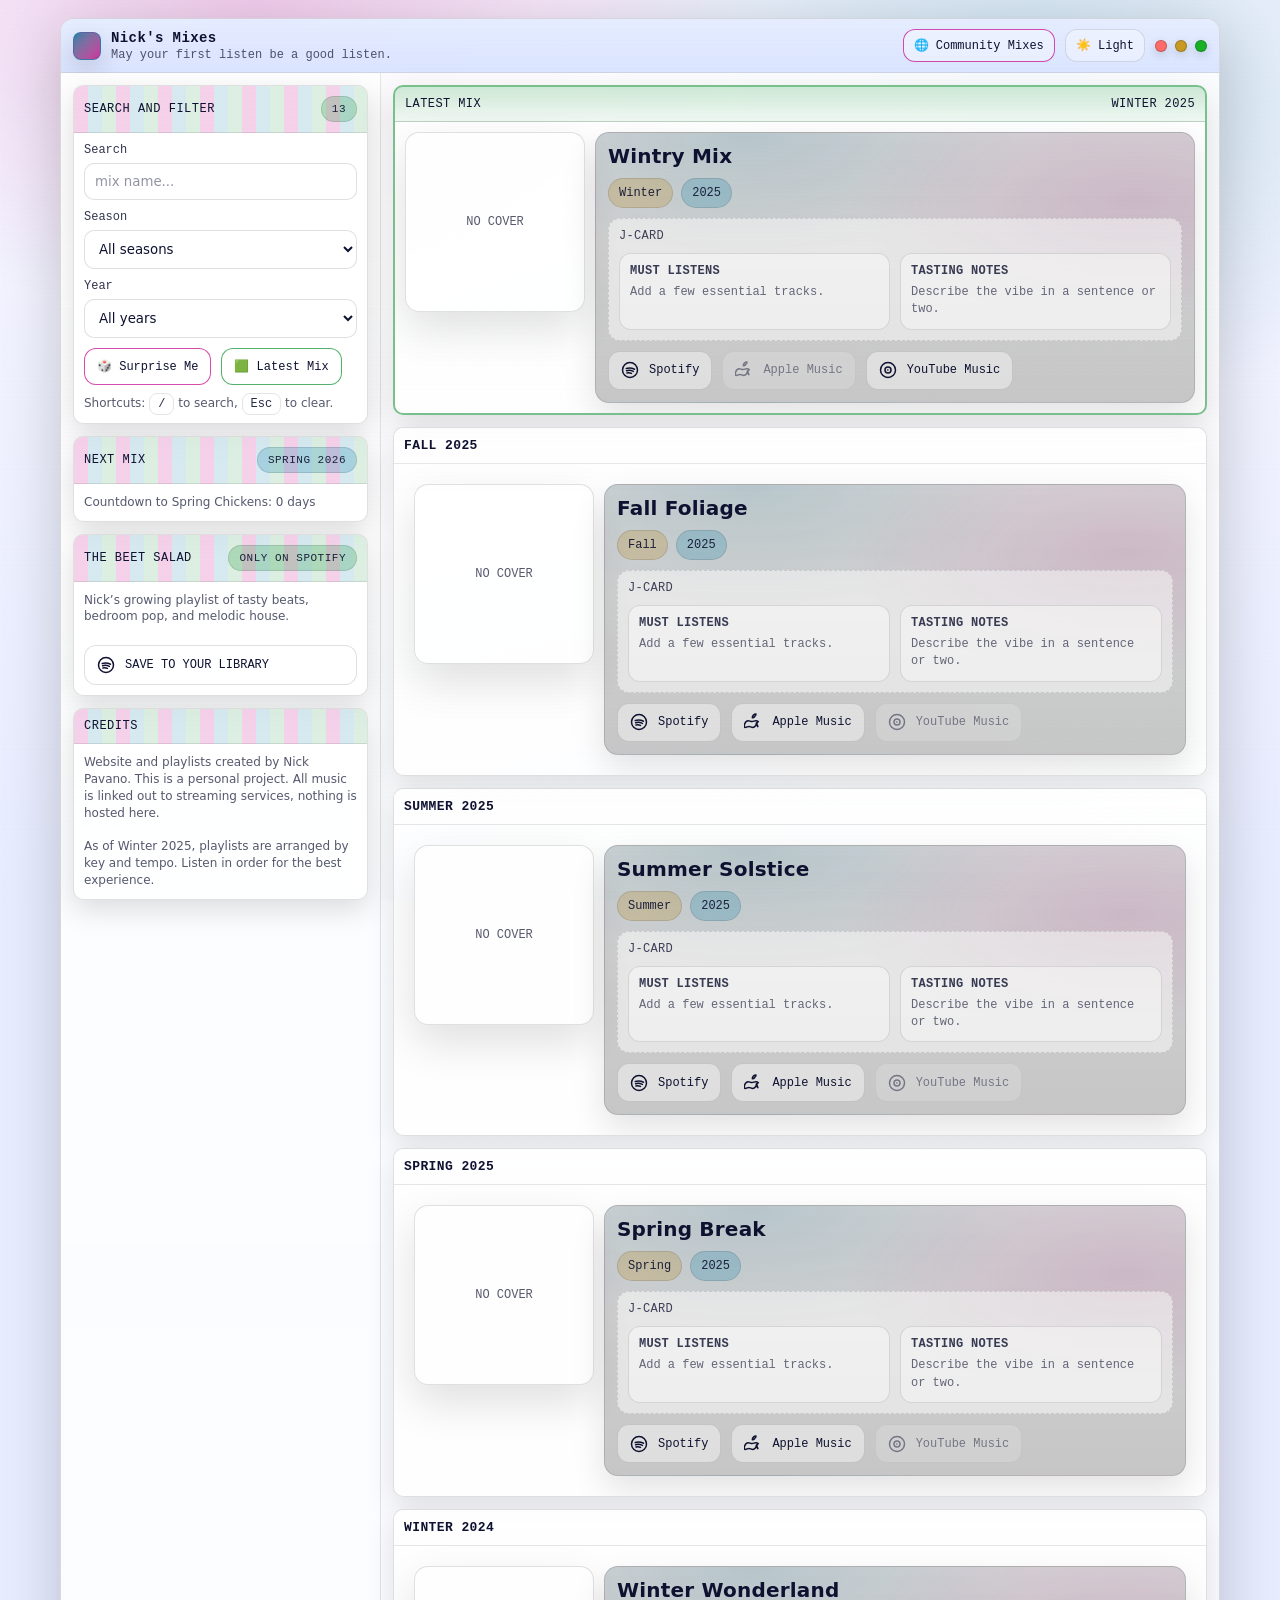
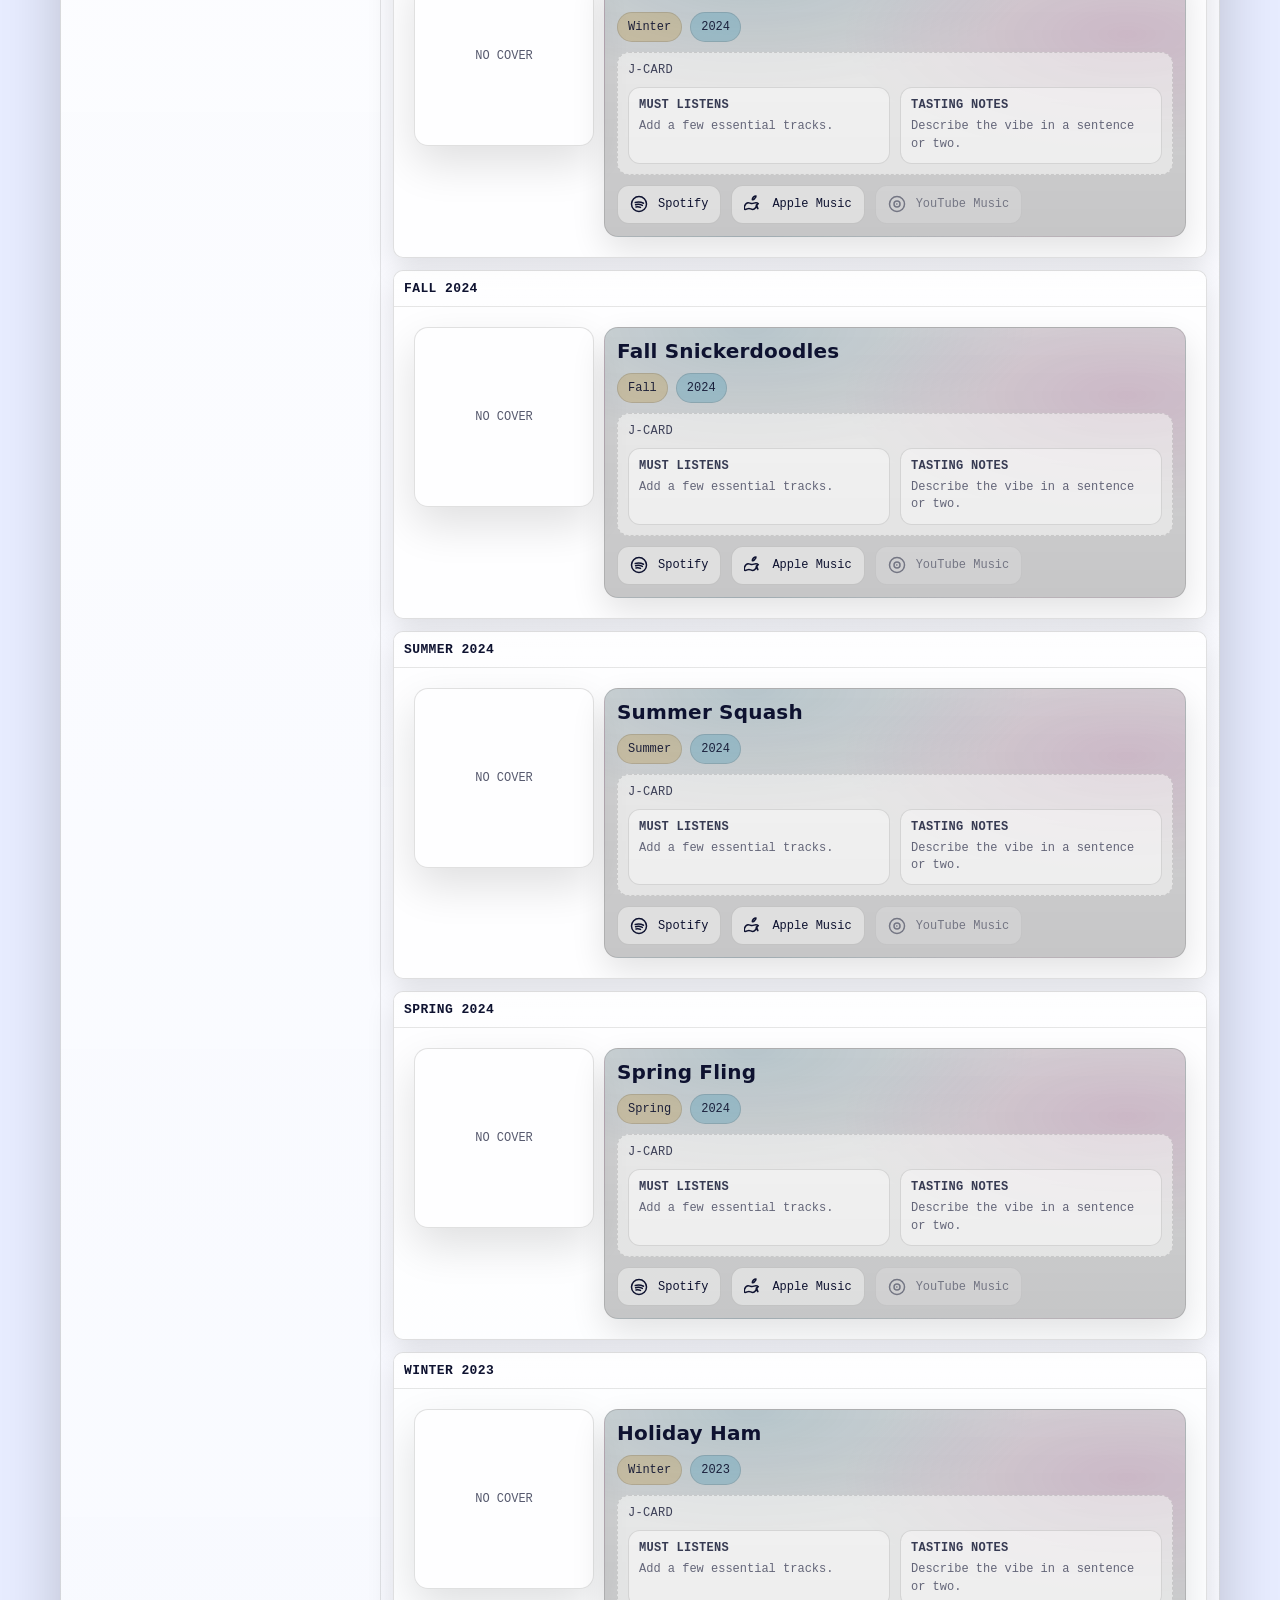
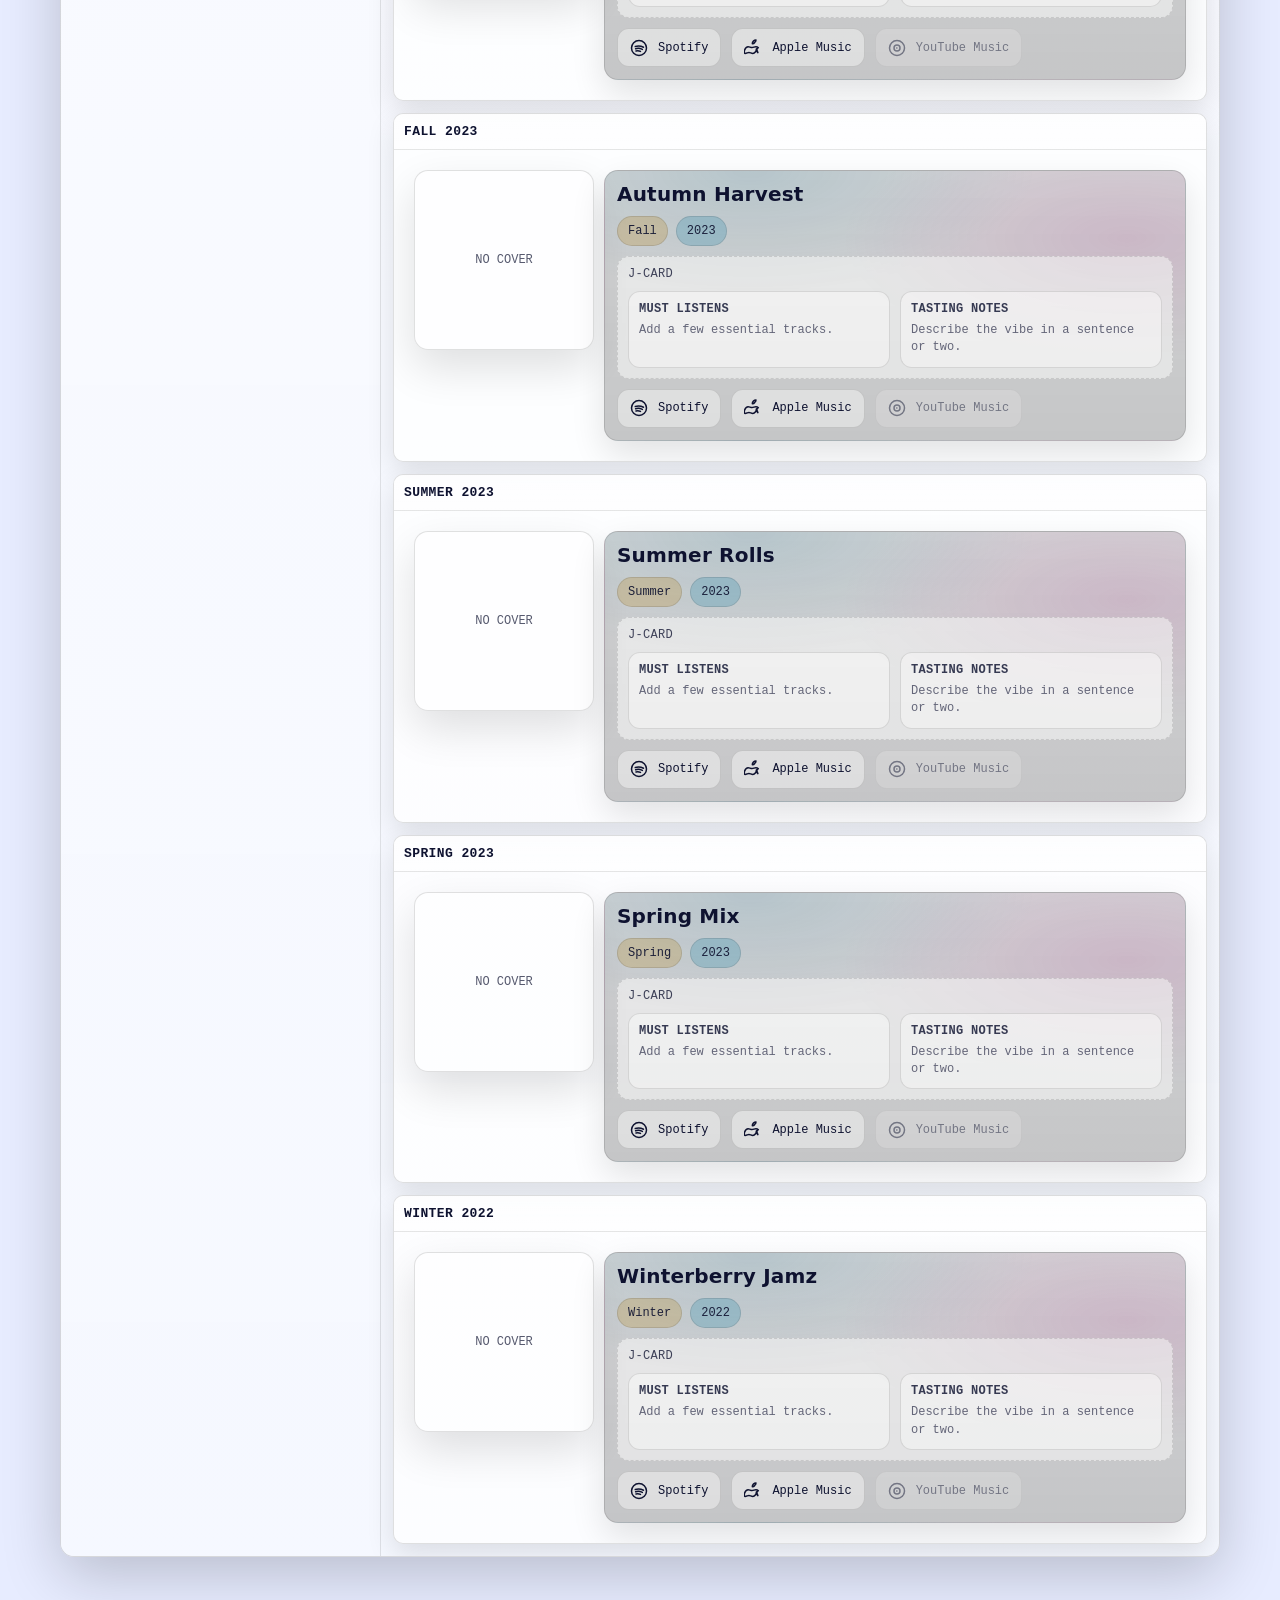
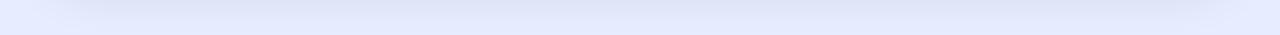
==== commit 13cb36a8: "updated index" ====
--- a/index.html
+++ b/index.html
@@ -651,16 +651,24 @@
           </div>
         </div>
 
-        <div class="titleRight">
-          <button class="btn small" id="themeToggle" type="button" aria-label="Toggle light or dark mode">🌙 Dark</button>
-
-          <div class="winBtns" aria-hidden="true">
-            <div class="dot red"></div>
-            <div class="dot yellow"></div>
-            <div class="dot green"></div>
-          </div>
-        </div>
-      </div>
+<div class="titleRight">
+
+  <a href="community.html" class="btn small purpleOutline" title="Community Mixes">
+    🌐 Community Mixes
+  </a>
+
+  <button class="btn small" id="themeToggle" type="button" aria-label="Toggle light or dark mode">
+    🌙 Dark
+  </button>
+
+  <div class="winBtns" aria-hidden="true">
+    <div class="dot red"></div>
+    <div class="dot yellow"></div>
+    <div class="dot green"></div>
+  </div>
+
+</div>
+</div>
 
       <div class="content">
         <aside class="sidebar">
